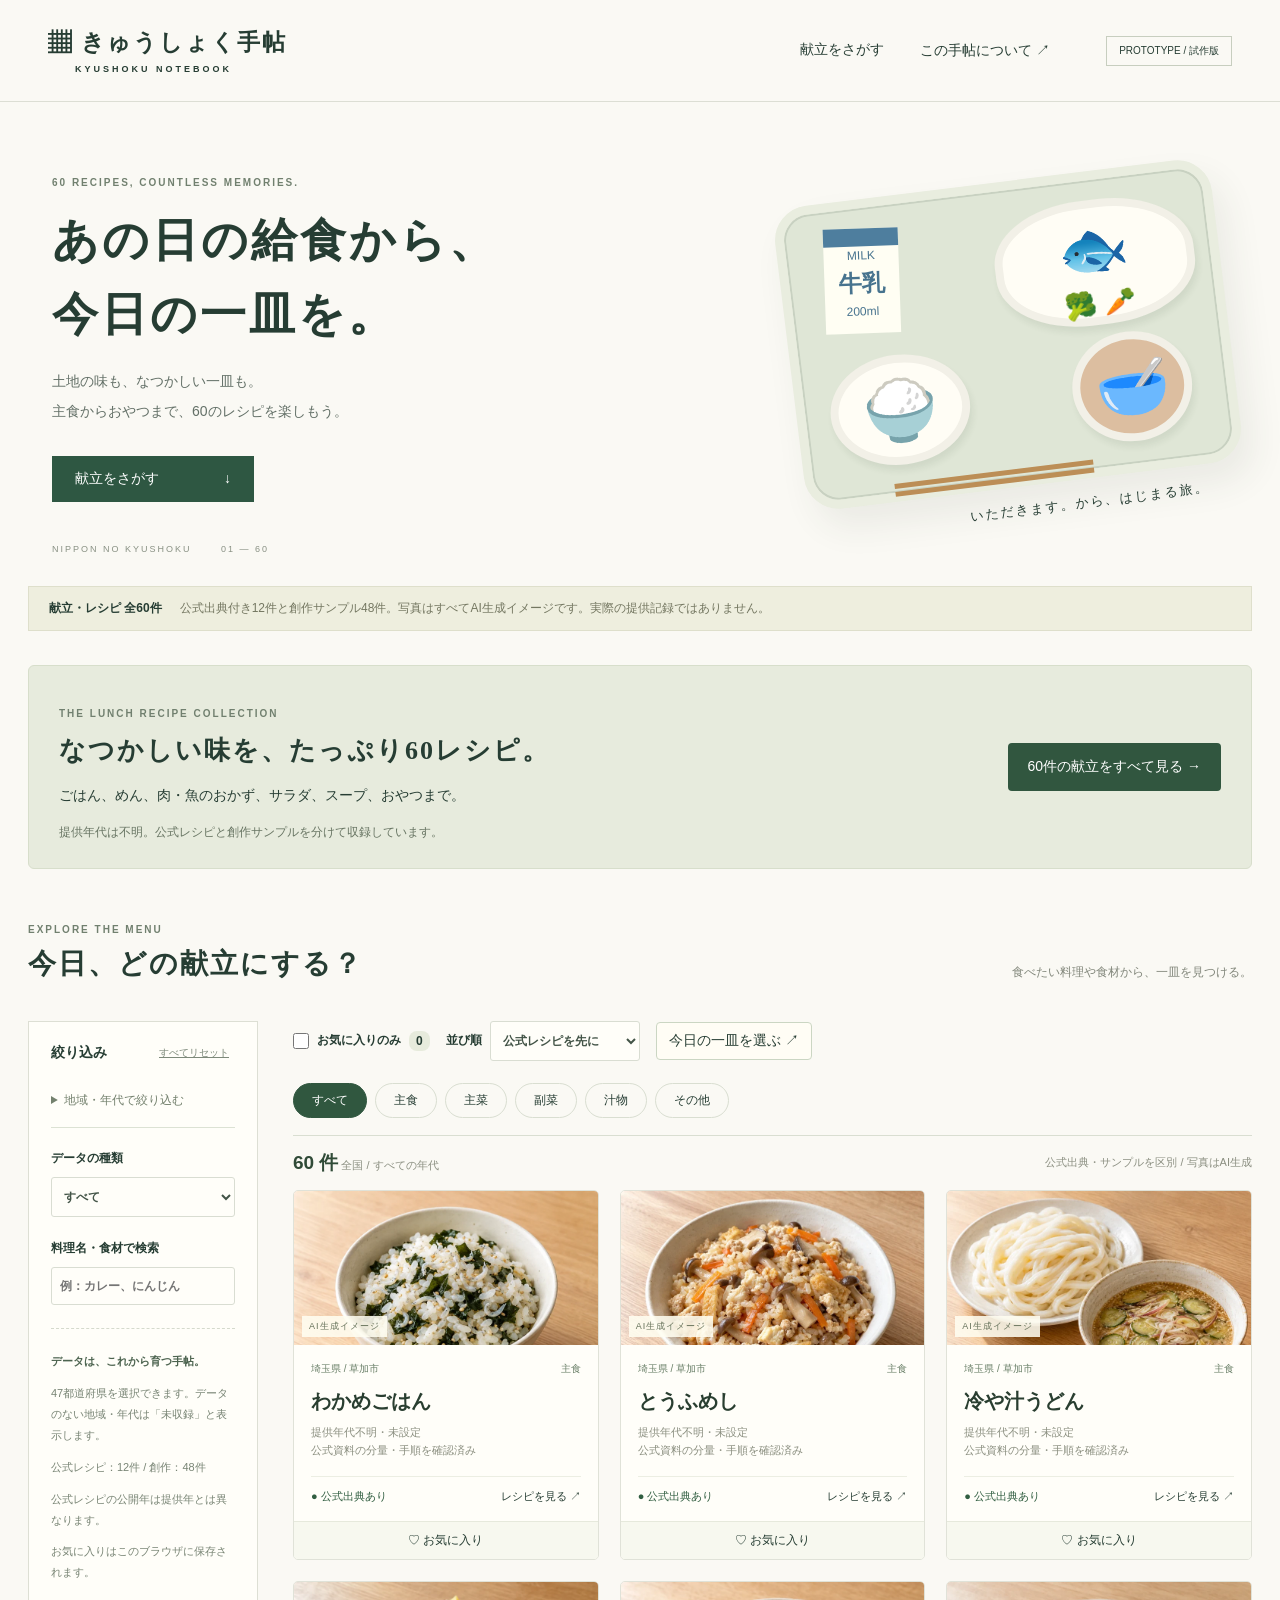
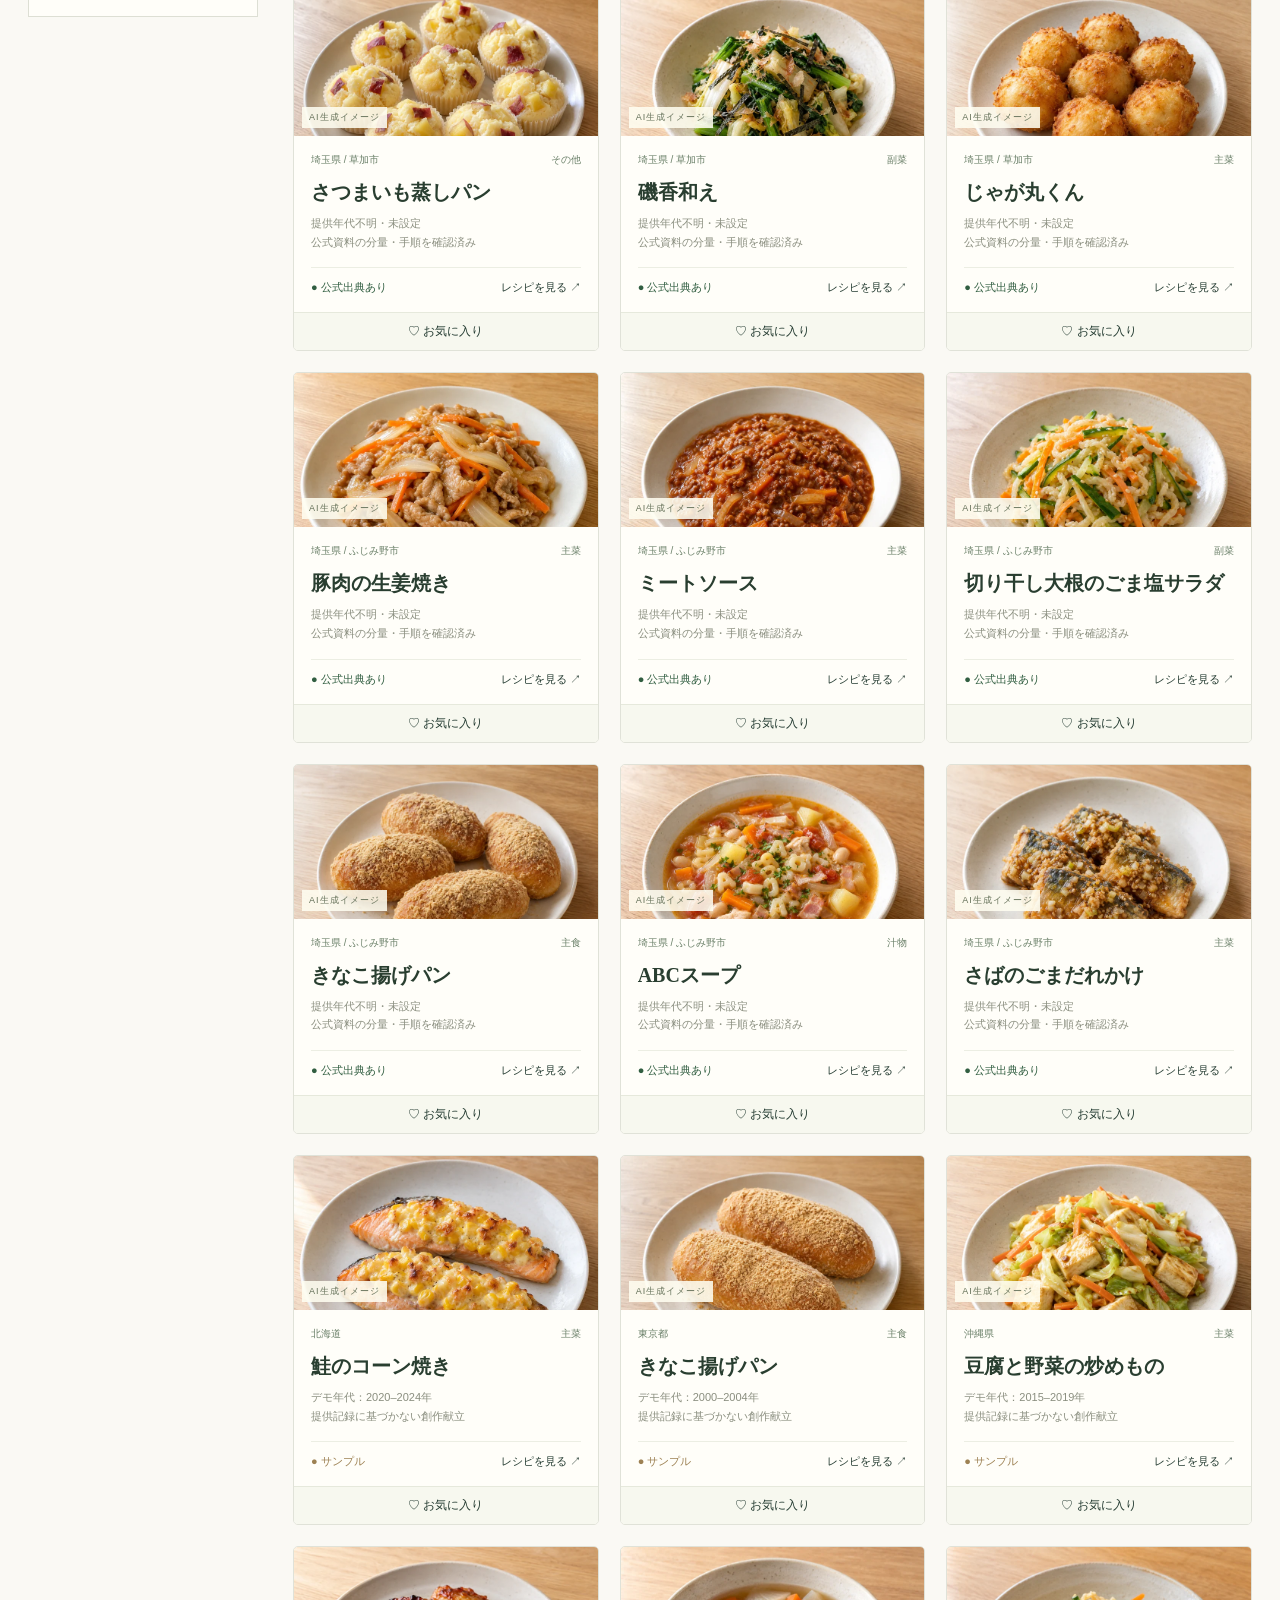
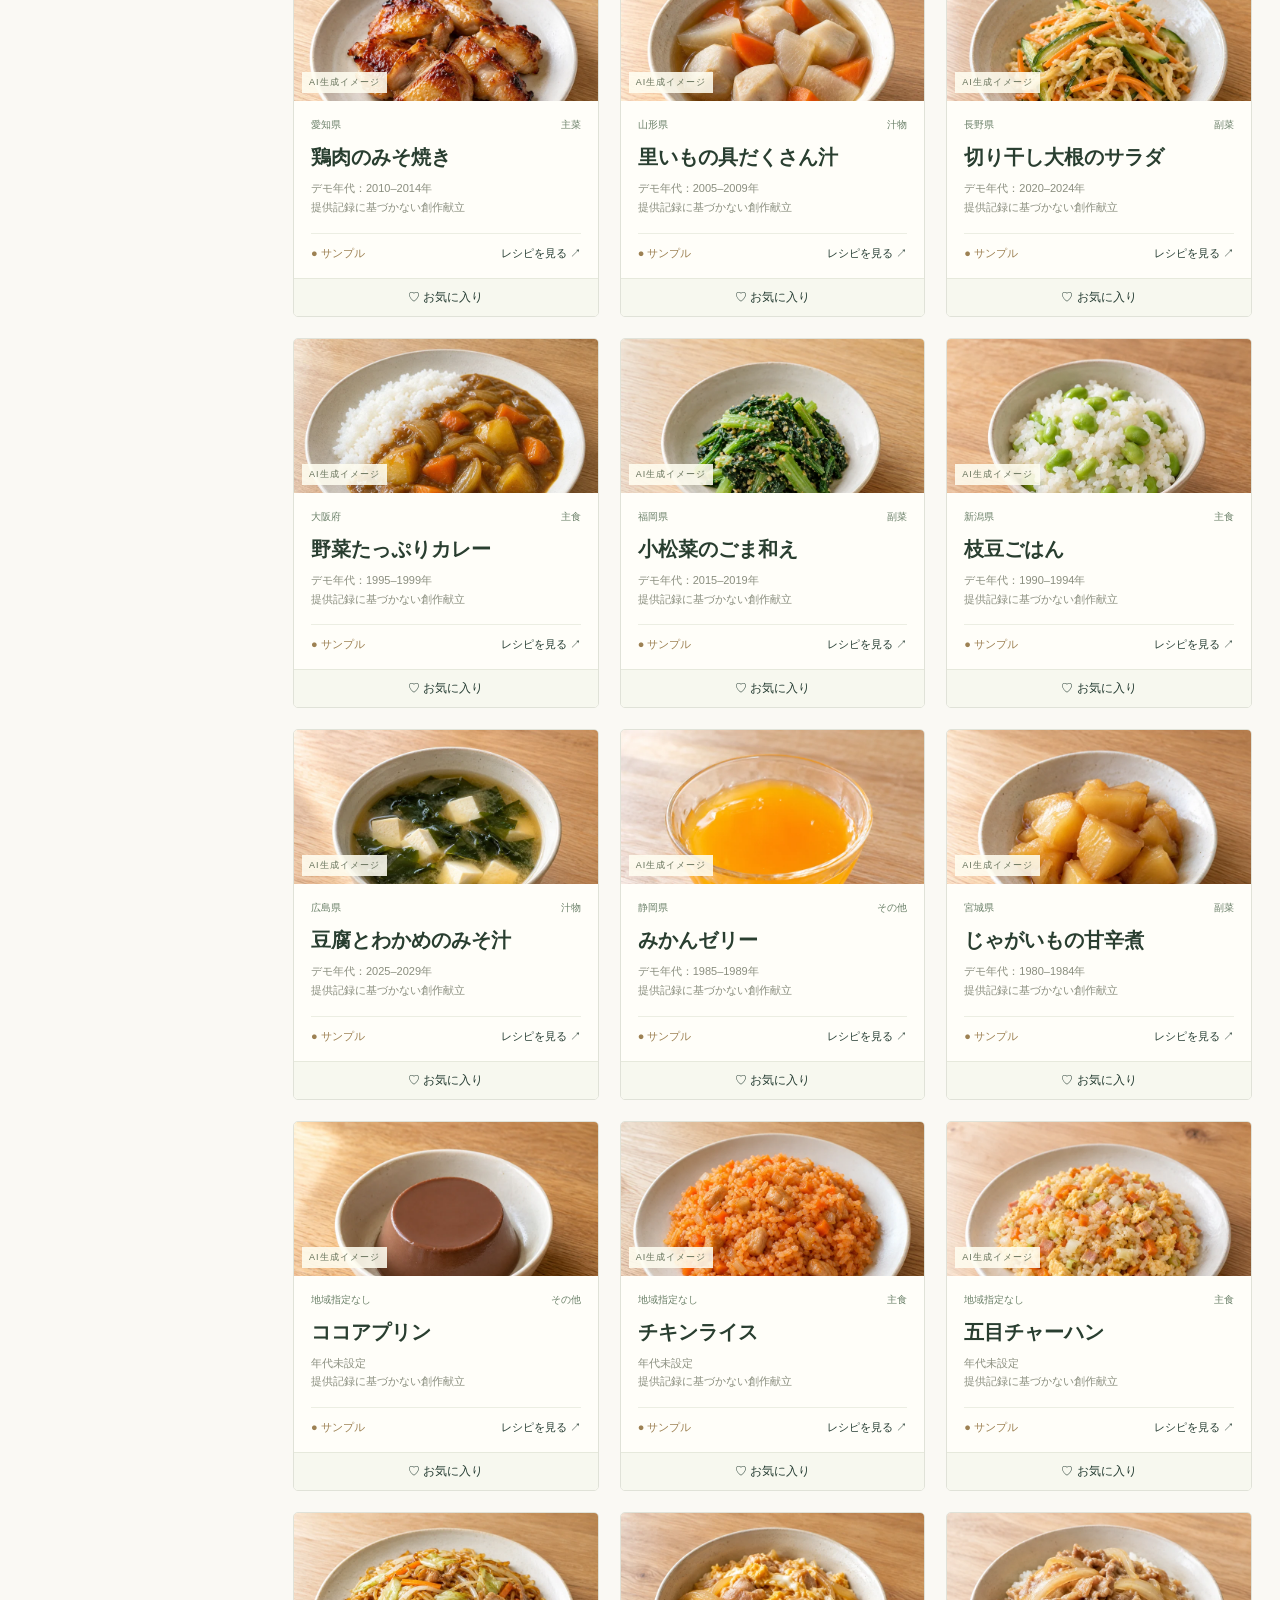
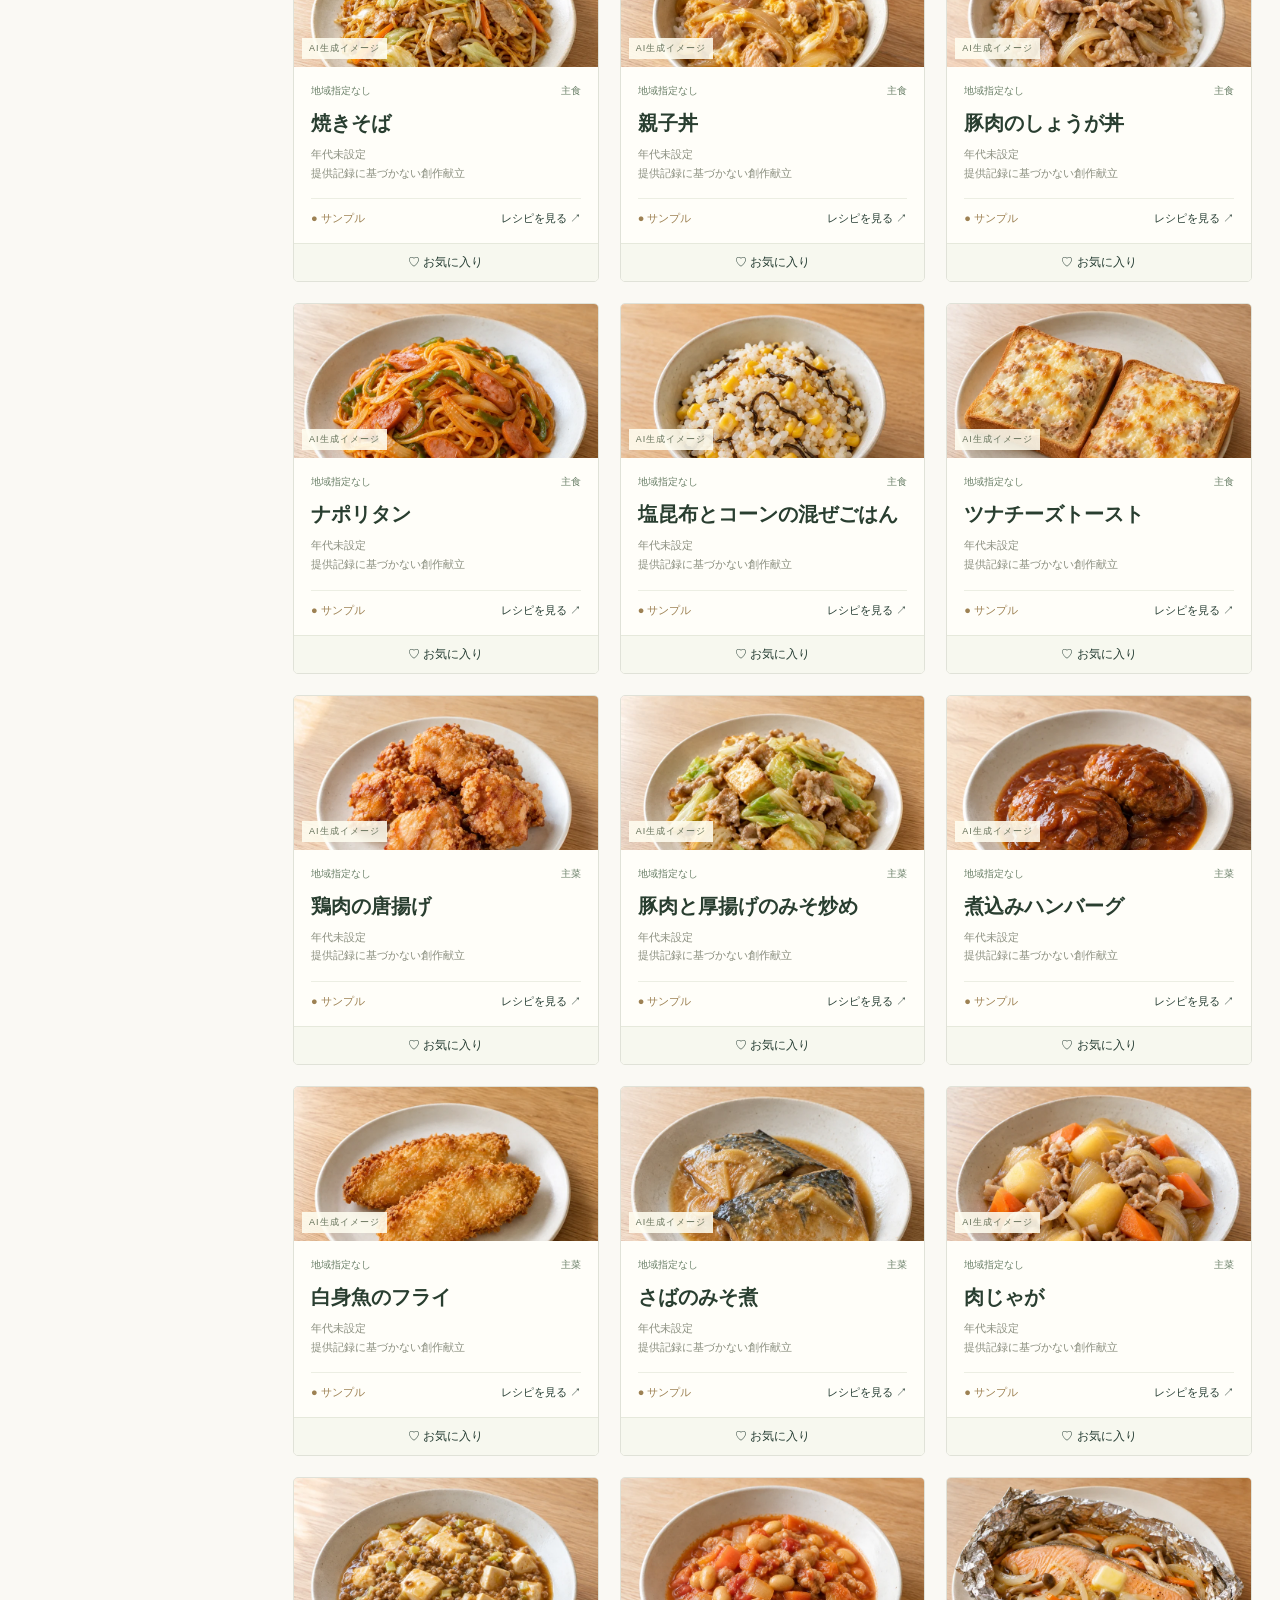
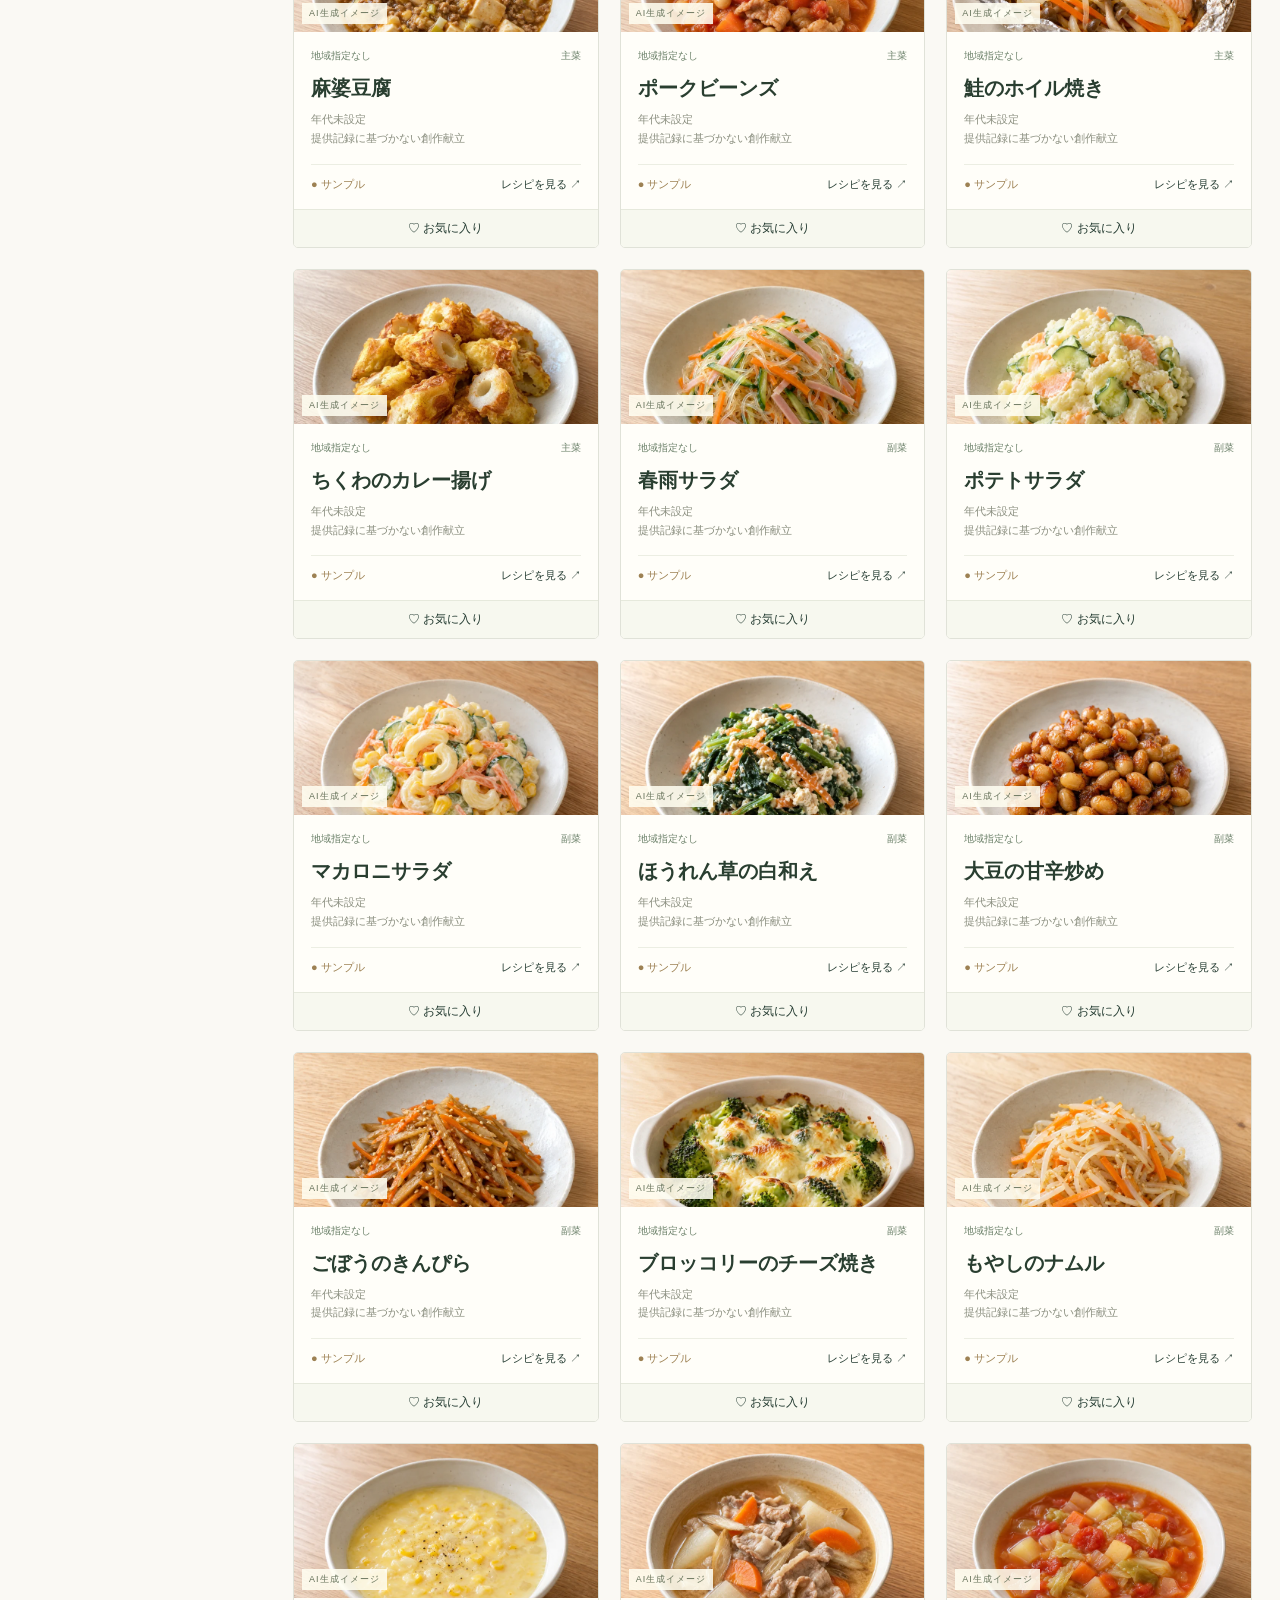
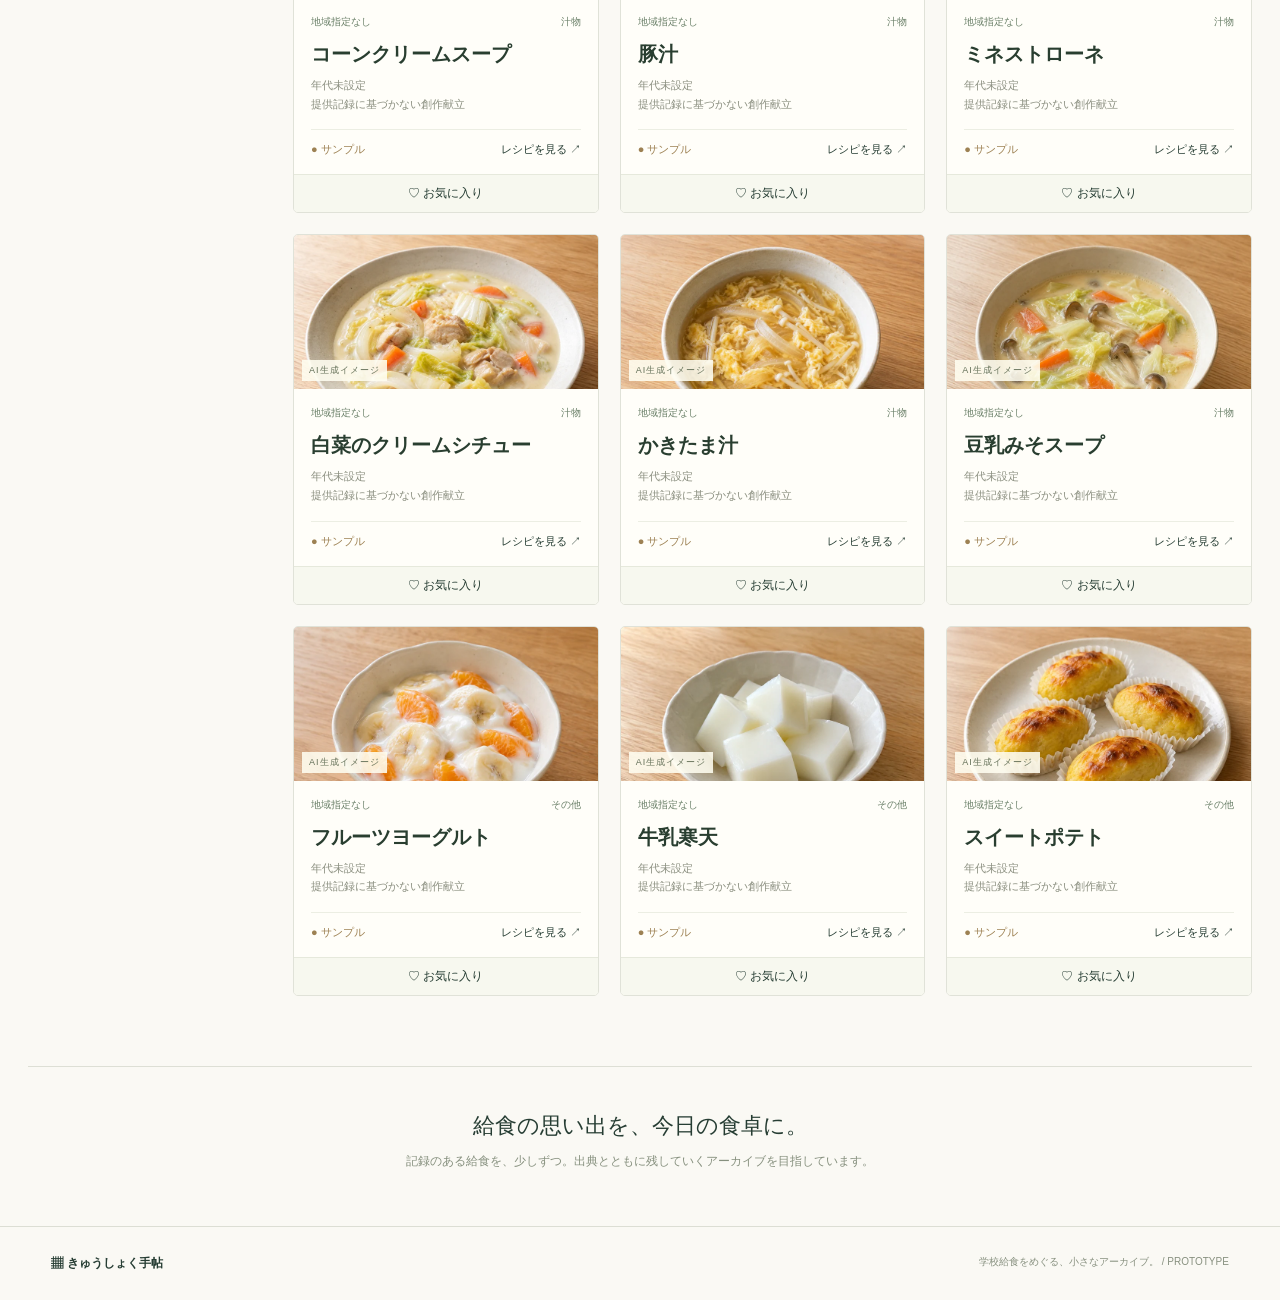
==== docs/index.html @ 6fa27158 "Add website for GitHub Pages" ====
<!doctype html><html lang="ja"><head><meta charset="UTF-8"><meta name="viewport" content="width=device-width, initial-scale=1"><title>きゅうしょく手帖 | 日本の給食をめぐる</title><link rel="stylesheet" href="style.css"></head><body>
<header><a class="logo" href="./">▦ きゅうしょく手帖<span>KYUSHOKU NOTEBOOK</span></a><nav><a href="#explore">献立をさがす</a><button id="about">この手帖について ↗</button></nav><small>PROTOTYPE / 試作版</small></header>
<main><section class="hero"><div><p class="eyebrow">60 RECIPES, COUNTLESS MEMORIES.</p><h1>あの日の給食から、<br>今日の一皿を。</h1><p class="intro">土地の味も、なつかしい一皿も。<br>主食からおやつまで、60のレシピを楽しもう。</p><a class="cta" href="#explore">献立をさがす <span>↓</span></a></div><div class="tray" aria-label="給食のイラスト"><div class="milk">MILK<br><b>牛乳</b><br>200ml</div><div class="dish rice">🍚</div><div class="dish fish">🐟<span>🥦 🥕</span></div><div class="dish soup">🥣</div><span class="chopsticks"></span><p>いただきます。から、はじまる旅。</p></div><div class="hero-note">NIPPON NO KYUSHOKU <span>01 — 60</span></div></section>
<div class="notice"><span>献立・レシピ 全60件</span><p>公式出典付き12件と創作サンプル48件。写真はすべてAI生成イメージです。実際の提供記録ではありません。</p></div>
<section class="spotlight"><div><p class="eyebrow">THE LUNCH RECIPE COLLECTION</p><h2>なつかしい味を、たっぷり60レシピ。</h2><p>ごはん、めん、肉・魚のおかず、サラダ、スープ、おやつまで。</p><small>提供年代は不明。公式レシピと創作サンプルを分けて収録しています。</small></div><button id="saitama">60件の献立をすべて見る →</button></section><section id="explore"><div class="section-title"><div><p class="eyebrow">EXPLORE THE MENU</p><h2>今日、どの献立にする？</h2></div><p>食べたい料理や食材から、一皿を見つける。</p></div>
<div class="workspace"><aside><div class="filter-title"><b>絞り込み</b><button id="reset">すべてリセット</button></div><details class="advanced"><summary>地域・年代で絞り込む</summary><label>地方<select id="region"><option value="">すべての地方</option></select></label><label>都道府県<select id="pref"><option value="">全国すべて</option></select></label><label>市町村（公式レシピ）<select id="city"><option value="">すべての市町村</option></select></label><label>年代（5年刻み）<select id="era"><option value="">すべての年代</option></select></label></details><label>データの種類<select id="kind"><option value="">すべて</option><option value="sample">サンプル</option><option value="verified">公式レシピ（出典確認済み）</option></select></label><label>料理名・食材で検索<input id="search" type="search" placeholder="例：カレー、にんじん"></label><div class="aside-note"><b>データは、これから育つ手帖。</b><p>47都道府県を選択できます。データのない地域・年代は「未収録」と表示します。</p><p>公式レシピ：12件 / 創作：48件</p><p>公式レシピの公開年は提供年とは異なります。</p><p id="storageNote"></p></div></aside><div class="results"><div class="browse-tools"><label class="check"><input id="favoriteOnly" type="checkbox">お気に入りのみ <span id="favoriteCount">0</span></label><label class="sort-label">並び順<select id="sort"><option value="">公式レシピを先に</option><option value="name">料理名順</option></select></label><button id="random">今日の一皿を選ぶ ↗</button></div><div id="tabs" class="tabs" aria-label="献立分類"></div><div class="result-meta"><p><b id="count"></b> <span id="context"></span></p><span>公式出典・サンプルを区別 / 写真はAI生成</span></div><div id="cards" class="cards"></div></div></div></section><section class="footnote"><span>給食の思い出を、今日の食卓に。</span><p>記録のある給食を、少しずつ。出典とともに残していくアーカイブを目指しています。</p></section></main><footer><b>▦ きゅうしょく手帖</b><span>学校給食をめぐる、小さなアーカイブ。 / PROTOTYPE</span></footer>
<dialog id="detail"><button class="close" aria-label="閉じる">×</button><div id="detailBody"></div></dialog><script type="module" src="app.js"></script></body></html>
---- docs/style.css ----
*{box-sizing:border-box}html{scroll-behavior:smooth}body{margin:0;background:#faf9f4;color:#263d33;font-family:'Yu Gothic','Meiryo',sans-serif;font-size:14px}button,input,select{font:inherit}button,a,select{cursor:pointer}a{color:inherit;text-decoration:none}button{color:inherit}header{max-width:1320px;margin:auto;padding:27px 48px;display:flex;align-items:center;gap:50px;border-bottom:1px solid #dcded4}.logo{font-size:23px;font-weight:800;letter-spacing:2px}.logo span{display:block;font-size:9px;letter-spacing:3px;margin:6px 0 0 27px}nav{display:flex;gap:30px;margin-left:auto}nav button{border:0;background:none}header small{font-size:10px;border:1px solid #c7cebf;padding:7px 12px}main{max-width:1224px;margin:auto}.hero{position:relative;display:grid;grid-template-columns:1.1fr 1fr;align-items:center;padding:65px 24px 62px;min-height:460px}.eyebrow{font-size:10px;font-weight:bold;letter-spacing:2px;color:#71806f}h1{font-family:'Yu Mincho',serif;font-size:46px;font-weight:600;line-height:1.6;letter-spacing:3px;margin:16px 0}.intro{line-height:2.1;color:#637067}.cta{display:inline-flex;background:#2e5742;color:white;padding:14px 23px;gap:65px;margin-top:16px}.tray{height:305px;max-width:440px;width:100%;background:#dfe6d6;border:9px solid #e9eddf;border-radius:35px;box-shadow:10px 20px 35px #34433314,inset 0 0 0 2px #c8d1c1;transform:rotate(-7deg);position:relative;margin-left:auto}.dish{position:absolute;display:grid;place-items:center;background:#fffdf5;border:8px solid #f2f0e7;box-shadow:2px 6px 6px #34433315;font-size:60px}.rice{width:140px;height:110px;border-radius:50%;top:150px;left:25px}.fish{width:200px;height:125px;top:20px;right:16px;border-radius:45%;font-size:57px}.fish span{font-size:26px;line-height:10px}.soup{width:120px;height:110px;right:34px;top:155px;border-radius:50%;background:#dcbea0}.milk{position:absolute;background:#fffef3;left:35px;top:20px;width:75px;height:105px;border-top:18px solid #4e7e9e;color:#47738e;text-align:center;font-size:12px;line-height:1.6;transform:rotate(5deg)}.milk b{font-size:23px}.chopsticks{position:absolute;width:200px;height:5px;background:#bc8e56;bottom:4px;left:80px;box-shadow:0 8px #bc8e56}.tray p{position:absolute;bottom:-55px;right:30px;font-family:serif;letter-spacing:2px;font-size:13px}.hero-note{position:absolute;left:24px;bottom:10px;font-size:9px;letter-spacing:2px;color:#899184}.hero-note span{margin-left:25px}.notice{display:flex;align-items:center;gap:18px;background:#eeeede;border:1px solid #dedfcb;padding:13px 20px;margin:22px 0 58px;font-size:12px}.notice span{white-space:nowrap;font-weight:bold}.notice p{margin:0;color:#747761}.section-title{display:flex;align-items:end;justify-content:space-between;margin-bottom:28px}h2{font-family:serif;font-size:28px;letter-spacing:2px;margin:10px 0}.section-title>p{font-size:12px;color:#82877b}.workspace{display:grid;grid-template-columns:230px 1fr;gap:35px}aside{border:1px solid #dddfd4;background:#fffef9;padding:22px;height:fit-content}.filter-title{display:flex;justify-content:space-between;align-items:center;margin-bottom:28px}.filter-title button{border:0;background:none;font-size:10px;text-decoration:underline;color:#7d897a}label{display:block;font-size:12px;font-weight:bold;margin-bottom:23px}select,input{display:block;margin-top:10px;width:100%;padding:11px 8px;border:1px solid #d9ddd2;background:#fffef9;border-radius:3px;color:#435447;font-size:12px}.aside-note{border-top:1px dashed #d5dacd;padding-top:22px;font-size:11px;line-height:1.9;color:#788474}.aside-note b{color:#4c634f}.tabs{display:flex;gap:8px;flex-wrap:wrap;border-bottom:1px solid #d9ded1;padding-bottom:17px}.tabs button{border:1px solid #d9ded1;border-radius:22px;background:transparent;padding:8px 18px;font-size:12px}.tabs button.active{background:#30573f;color:white;border-color:#30573f}.result-meta{display:flex;justify-content:space-between;align-items:center;font-size:11px;color:#8b8f81;margin:14px 0}.result-meta b{font-size:19px;color:#304b37}.result-meta p{margin:0}.cards{display:grid;grid-template-columns:repeat(3,1fr);gap:21px}.card{background:#fffef9;border:1px solid #e0e2d8;border-radius:5px;overflow:hidden;text-align:left;padding:0;transition:transform .2s}.card:hover{transform:translateY(-4px);box-shadow:0 8px 20px #304c3510}.food-art{height:154px;display:grid;place-items:center;background:var(--bg);position:relative}.plate{width:120px;height:104px;display:grid;place-items:center;font-size:58px;background:#fffdf6;border:9px solid #f3f1e8;border-radius:50%;box-shadow:4px 9px 10px #535b3b16;transform:rotate(-8deg)}.art-label{position:absolute;top:12px;left:12px;font-size:9px;background:#fffaf0ca;padding:4px 7px;letter-spacing:1px;color:#67735b}.card-body{padding:17px}.tags{font-size:10px;color:#6b8069;display:flex;justify-content:space-between}.card h3{font-family:serif;font-size:20px;margin:12px 0 8px;color:#293e30}.card p{font-size:11px;color:#8a8e7f;line-height:1.7;margin:0 0 16px}.card-bottom{border-top:1px solid #eceee3;padding-top:12px;display:flex;justify-content:space-between;font-size:11px}.sample{color:#9d8153}.empty{grid-column:1/-1;text-align:center;padding:65px 20px;border:1px dashed #c9d1c1;line-height:2}.footnote{text-align:center;border-top:1px solid #dddfd5;margin-top:70px;padding:44px 10px}.footnote span{font-family:serif;font-size:22px}.footnote p{font-size:12px;color:#86907e}footer{padding:28px 4%;border-top:1px solid #dcded4;display:flex;justify-content:space-between;font-size:12px}footer span{font-size:10px;color:#87907f}dialog{border:1px solid #cdd6c6;border-radius:9px;max-width:650px;width:92%;max-height:90vh;padding:35px;color:#304734;background:#fffef8}dialog::backdrop{background:#19342588}.close{float:right;font-size:28px;border:0;background:none}dialog h2{font-size:28px}dialog p,dialog li{line-height:1.9}dialog .warning{background:#f0ecdc;padding:14px;font-size:12px}dialog table{width:100%;border-collapse:collapse}dialog td{border-bottom:1px solid #e3e6d9;padding:9px}button:focus-visible,a:focus-visible{outline:3px solid #bf9252;outline-offset:3px}@media(max-width:1000px){main{padding:0 25px}.cards{grid-template-columns:repeat(2,1fr)}h1{font-size:34px}.tray{transform:scale(.85) rotate(-7deg)}header{padding:22px}.workspace{gap:22px;grid-template-columns:210px 1fr}}@media(max-width:650px){header{padding:18px;gap:10px}.logo{font-size:17px}.logo span{font-size:7px}nav{gap:10px;font-size:11px}header small{display:none}.hero{display:block;padding:30px 0 40px}.hero h1{font-size:33px}.tray{margin:35px auto 10px;width:100%;max-width:380px;transform:rotate(-5deg)}.hero-note{display:none}.notice{display:block;margin:15px 0 35px;line-height:1.8}.notice p{margin-top:7px}.section-title>p{display:none}h2{font-size:24px}.workspace{display:block}aside{margin-bottom:24px;display:grid;grid-template-columns:1fr 1fr;gap:12px;padding:16px}.filter-title,.aside-note{grid-column:1/-1}.filter-title{margin:0}.aside-note{padding-top:10px}.aside-note p{margin:0}label{margin:0}.cards{gap:12px}.card-body{padding:12px}.card h3{font-size:17px}.tabs button{padding:7px 12px}.result-meta{align-items:start;gap:10px}.result-meta>span{max-width:110px;text-align:right;font-size:9px}.food-art{height:130px}.footnote p{line-height:1.9}footer{display:block}footer span{display:block;margin-top:12px}}
/* Recipe collection additions */
.spotlight{background:#e7ebdd;border:1px solid #d7decb;border-radius:6px;margin:-24px 0 45px;padding:28px 30px;display:flex;align-items:center;justify-content:space-between;gap:20px}.spotlight h2{font-size:26px}.spotlight p{line-height:1.9}.spotlight small{color:#687563}.spotlight button{white-space:nowrap;background:#31563f;color:#fff;border:0;border-radius:4px;padding:15px 20px}.browse-tools{display:flex;align-items:center;gap:16px;flex-wrap:wrap;margin-bottom:22px}.browse-tools label{margin:0}.check{display:flex;align-items:center;gap:8px;cursor:pointer}.check input{width:16px;height:16px;margin:0;accent-color:#31563f}.check span{background:#e7ebdc;padding:3px 7px;border-radius:8px}.sort-label{display:flex;align-items:center;gap:8px}.sort-label select{margin:0;width:150px}.browse-tools>button,.recipe-actions button,#related button{background:#fffdf5;border:1px solid #cbd6c3;padding:9px 12px;border-radius:4px}.browse-tools>button:disabled{opacity:.4;cursor:default}.recipe-open{width:100%;border:0;background:none;padding:0;text-align:left;color:inherit}.favorite{display:block;width:100%;padding:10px;border:0;border-top:1px solid #e6e9dc;background:#f7f8ef;font-size:12px}.favorite[aria-pressed=true]{color:#a35349;background:#f7eee4}.verified{color:#315e41}.source-box{background:#eaf0e2;border:1px solid #d3dec9;border-radius:4px;padding:16px}.source-box a{text-decoration:underline;text-underline-offset:4px}.source-box small{line-height:1.9;display:block;color:#66765c}.recipe-actions{display:flex;gap:10px;margin:20px 0}#related{display:flex;gap:8px;flex-wrap:wrap}#related button{font-size:12px}.recipe-open:focus-visible{outline:3px solid #bf9252;outline-offset:-3px}.card .tags{gap:8px}.card .tags span:last-child{white-space:nowrap}@media(max-width:650px){.spotlight{display:block;padding:20px;margin:0 0 35px}.spotlight h2{font-size:22px}.spotlight button{margin-top:18px;width:100%;font-size:12px}.browse-tools{gap:12px}.browse-tools .sort-label{font-size:11px}.sort-label select{width:130px}.card .tags{display:block}.card .tags span{display:block;line-height:1.7}.source-box{overflow-wrap:anywhere}}@media print{body>*{display:none!important}body>dialog[open]{display:block!important;position:static;max-width:none;max-height:none;width:100%;border:0;padding:0;overflow:visible}.close,.recipe-actions,#related{display:none!important}dialog::backdrop{display:none}dialog a::after{content:' (' attr(href) ')';font-size:10px}dialog .warning{background:none;border:1px solid #ccc}dialog h3{break-after:avoid}dialog tr,dialog li{break-inside:avoid}}
details.advanced{border-bottom:1px solid #dce2d4;margin:0 0 22px;padding-bottom:16px}details.advanced summary{cursor:pointer;font-size:12px;color:#74816e;line-height:1.8}details.advanced[open] summary{margin-bottom:20px}@media(max-width:650px){details.advanced{grid-column:1/-1;margin:0}details.advanced[open]{display:block}details.advanced label{margin:12px 0}}
.food-art{overflow:hidden}.meal-photo{display:block;width:100%;height:100%;object-fit:cover}.food-art .art-label{z-index:1;top:auto;bottom:8px;left:8px;background:#fffef2de;font-size:9px}.recipe-photo{margin:18px 0}.recipe-photo img{width:100%;height:auto;border-radius:5px;display:block}.recipe-photo figcaption{font-size:11px;color:#77836e;line-height:1.8;margin-top:8px}@media print{.recipe-photo img{max-height:220px;object-fit:contain}}
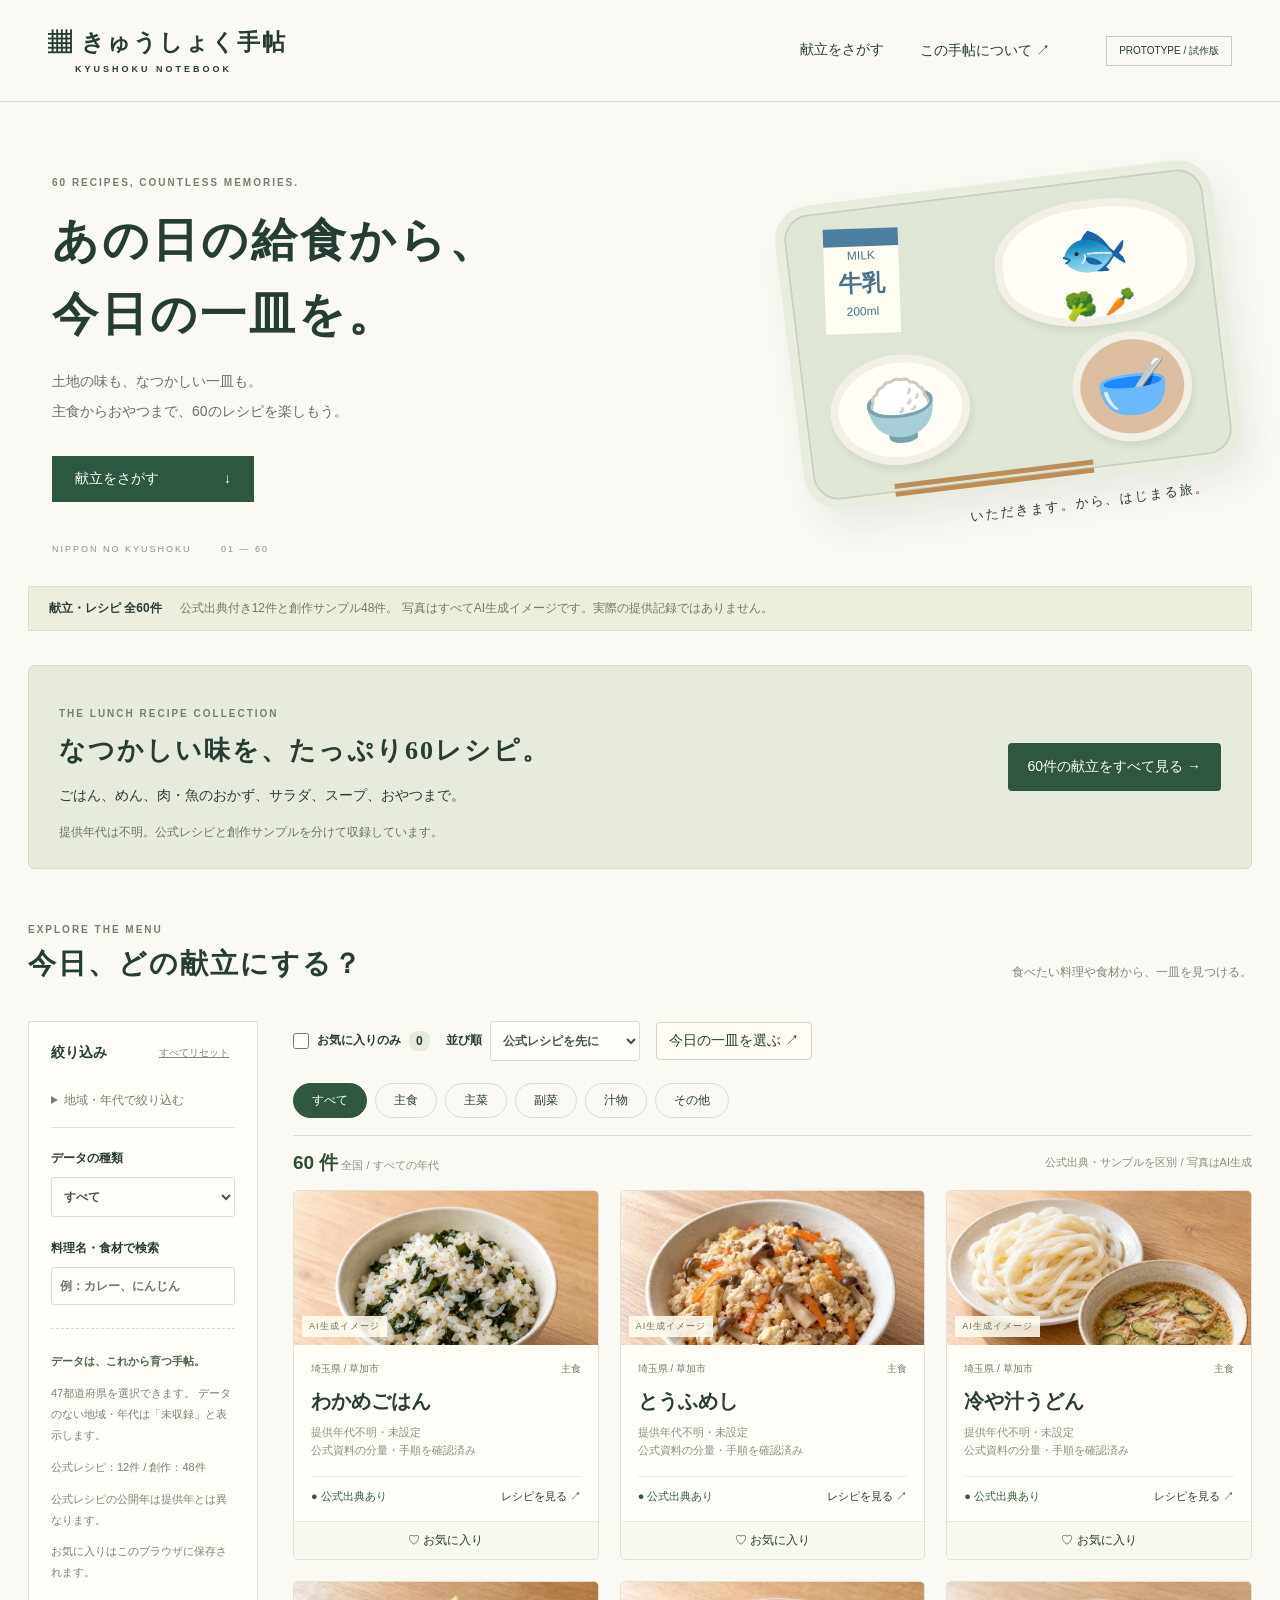
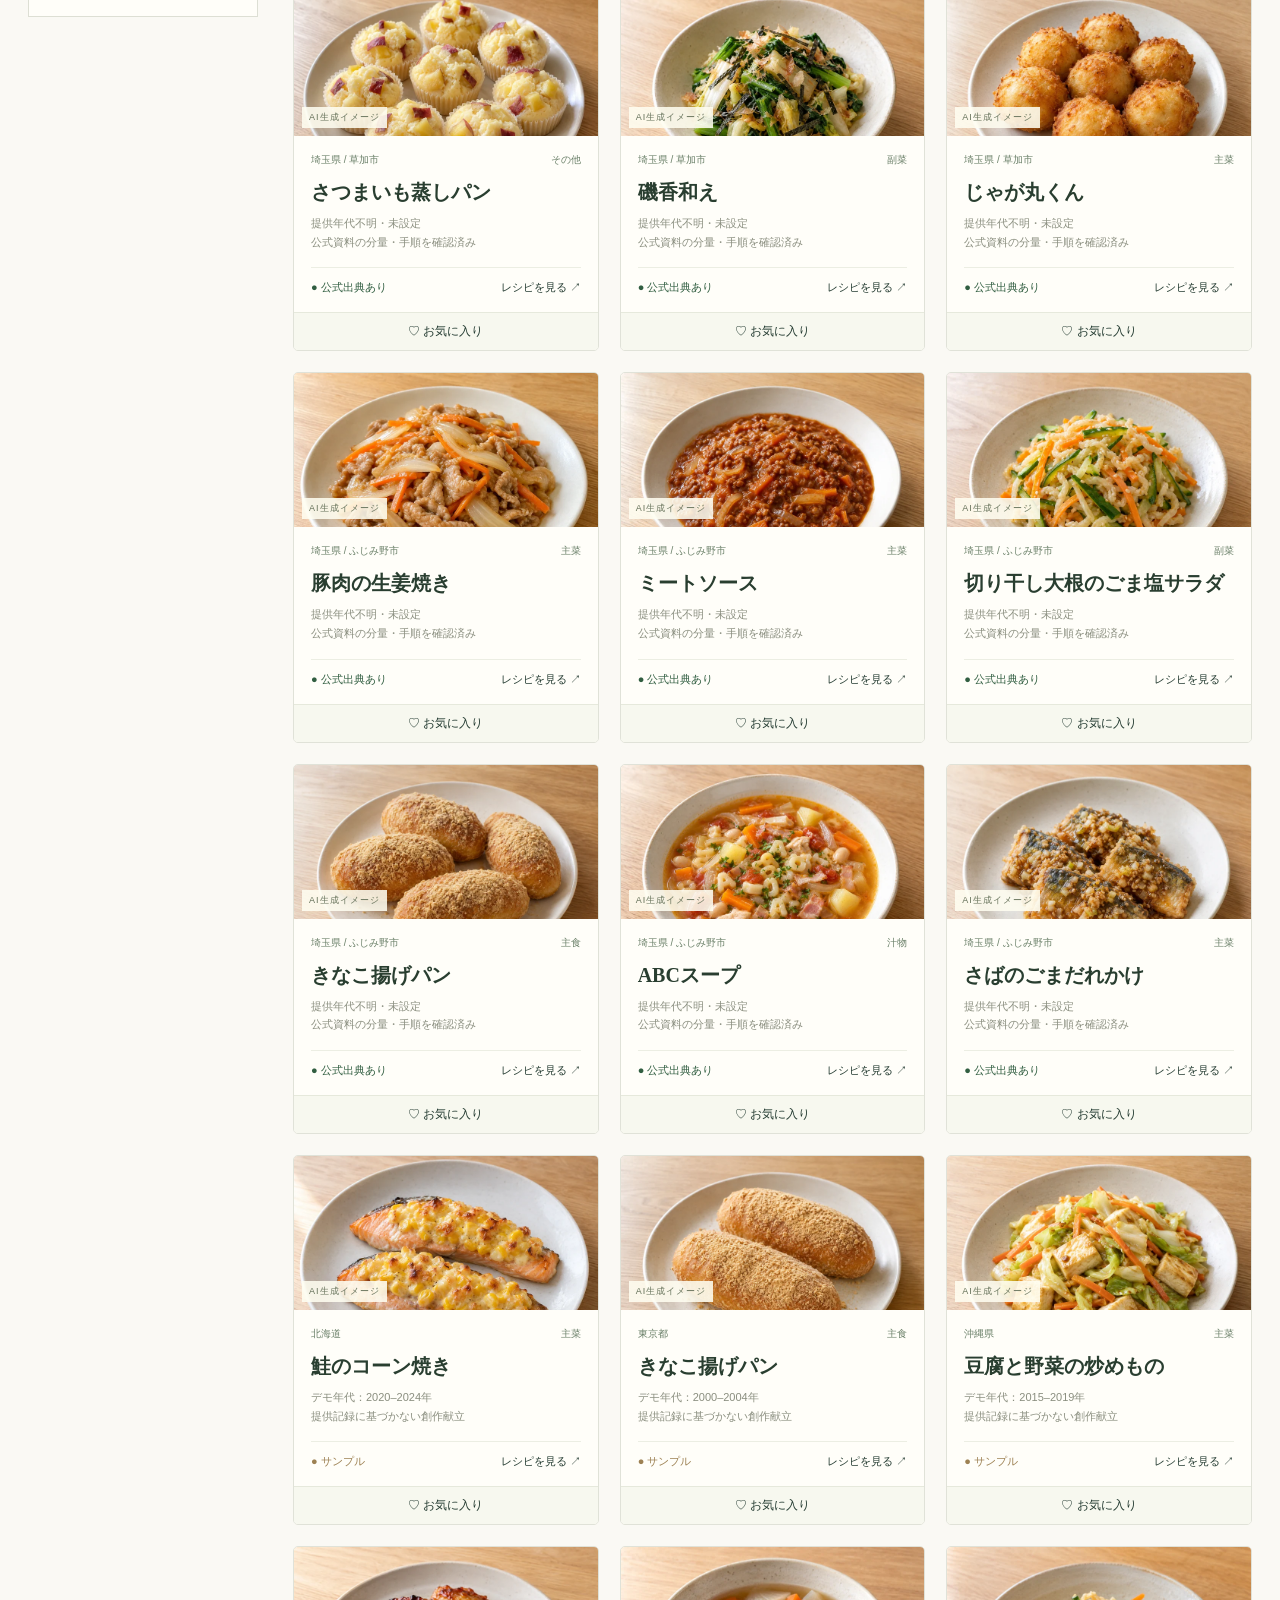
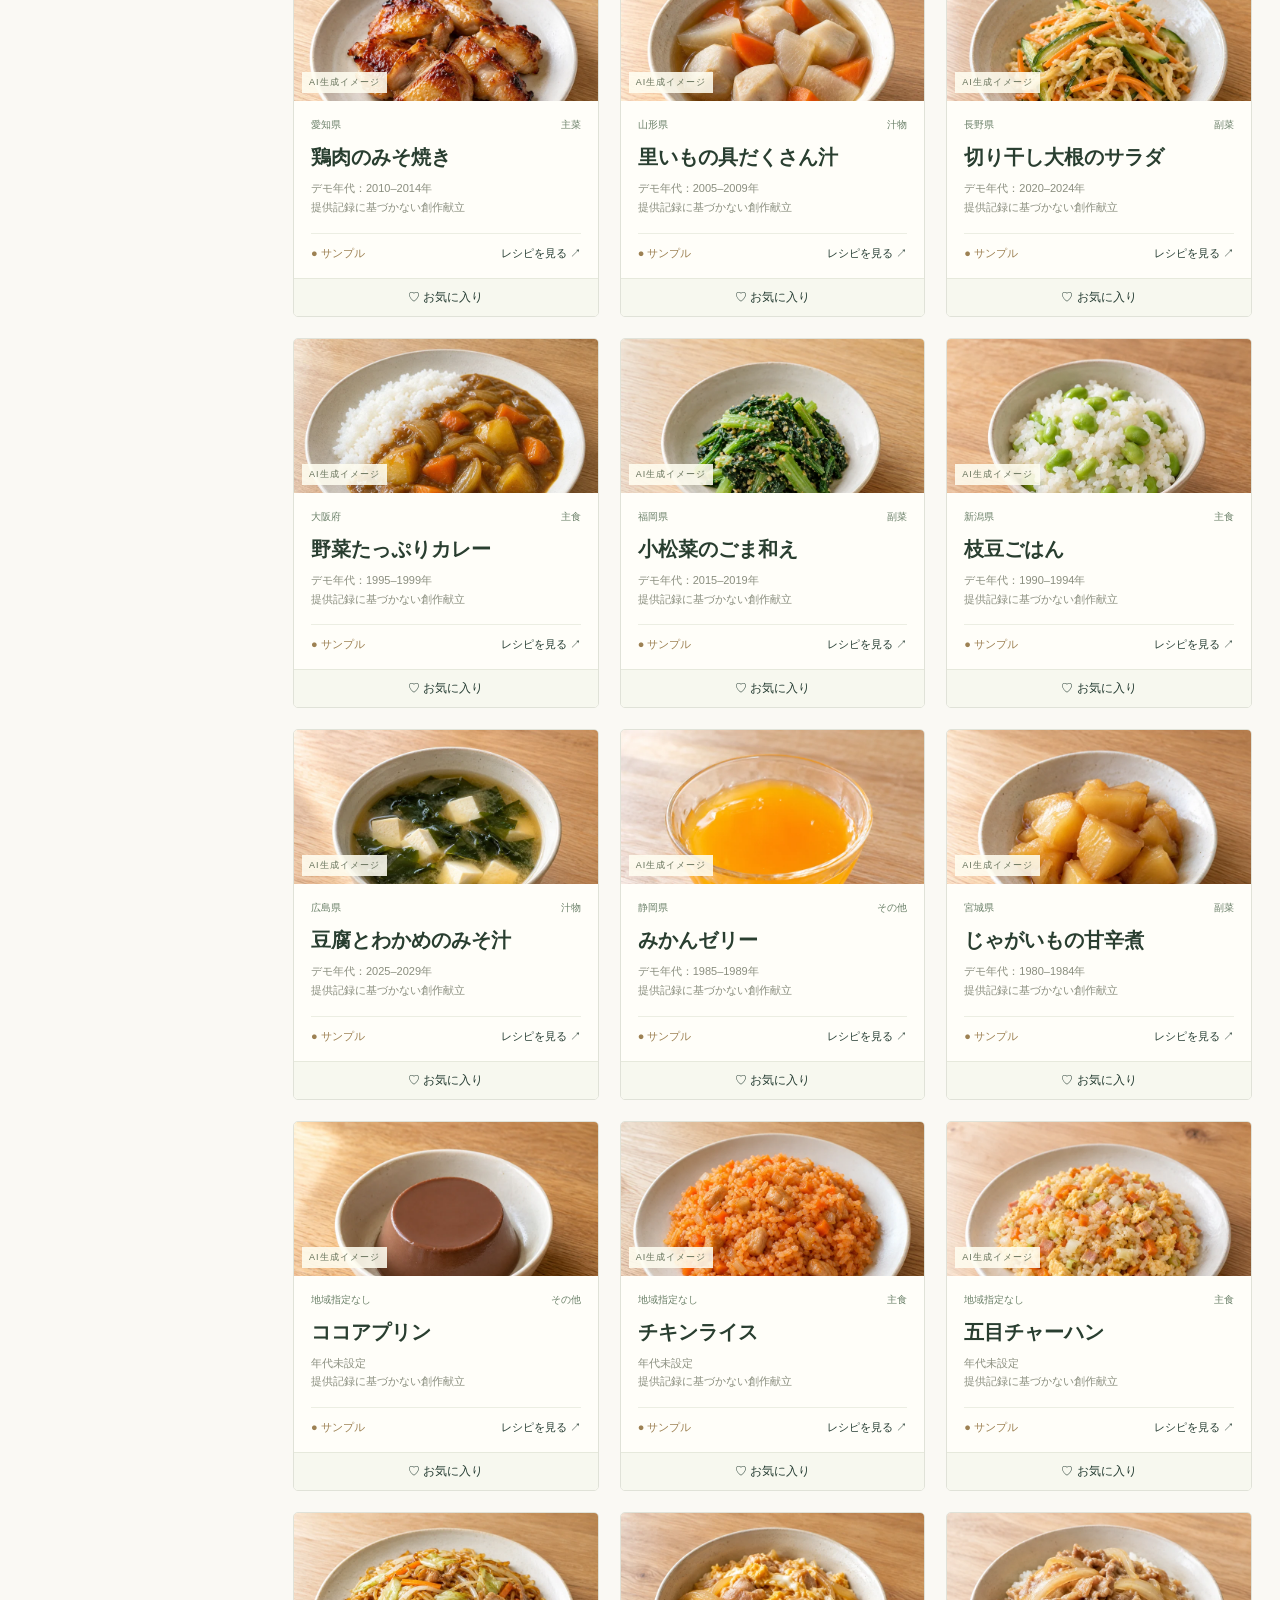
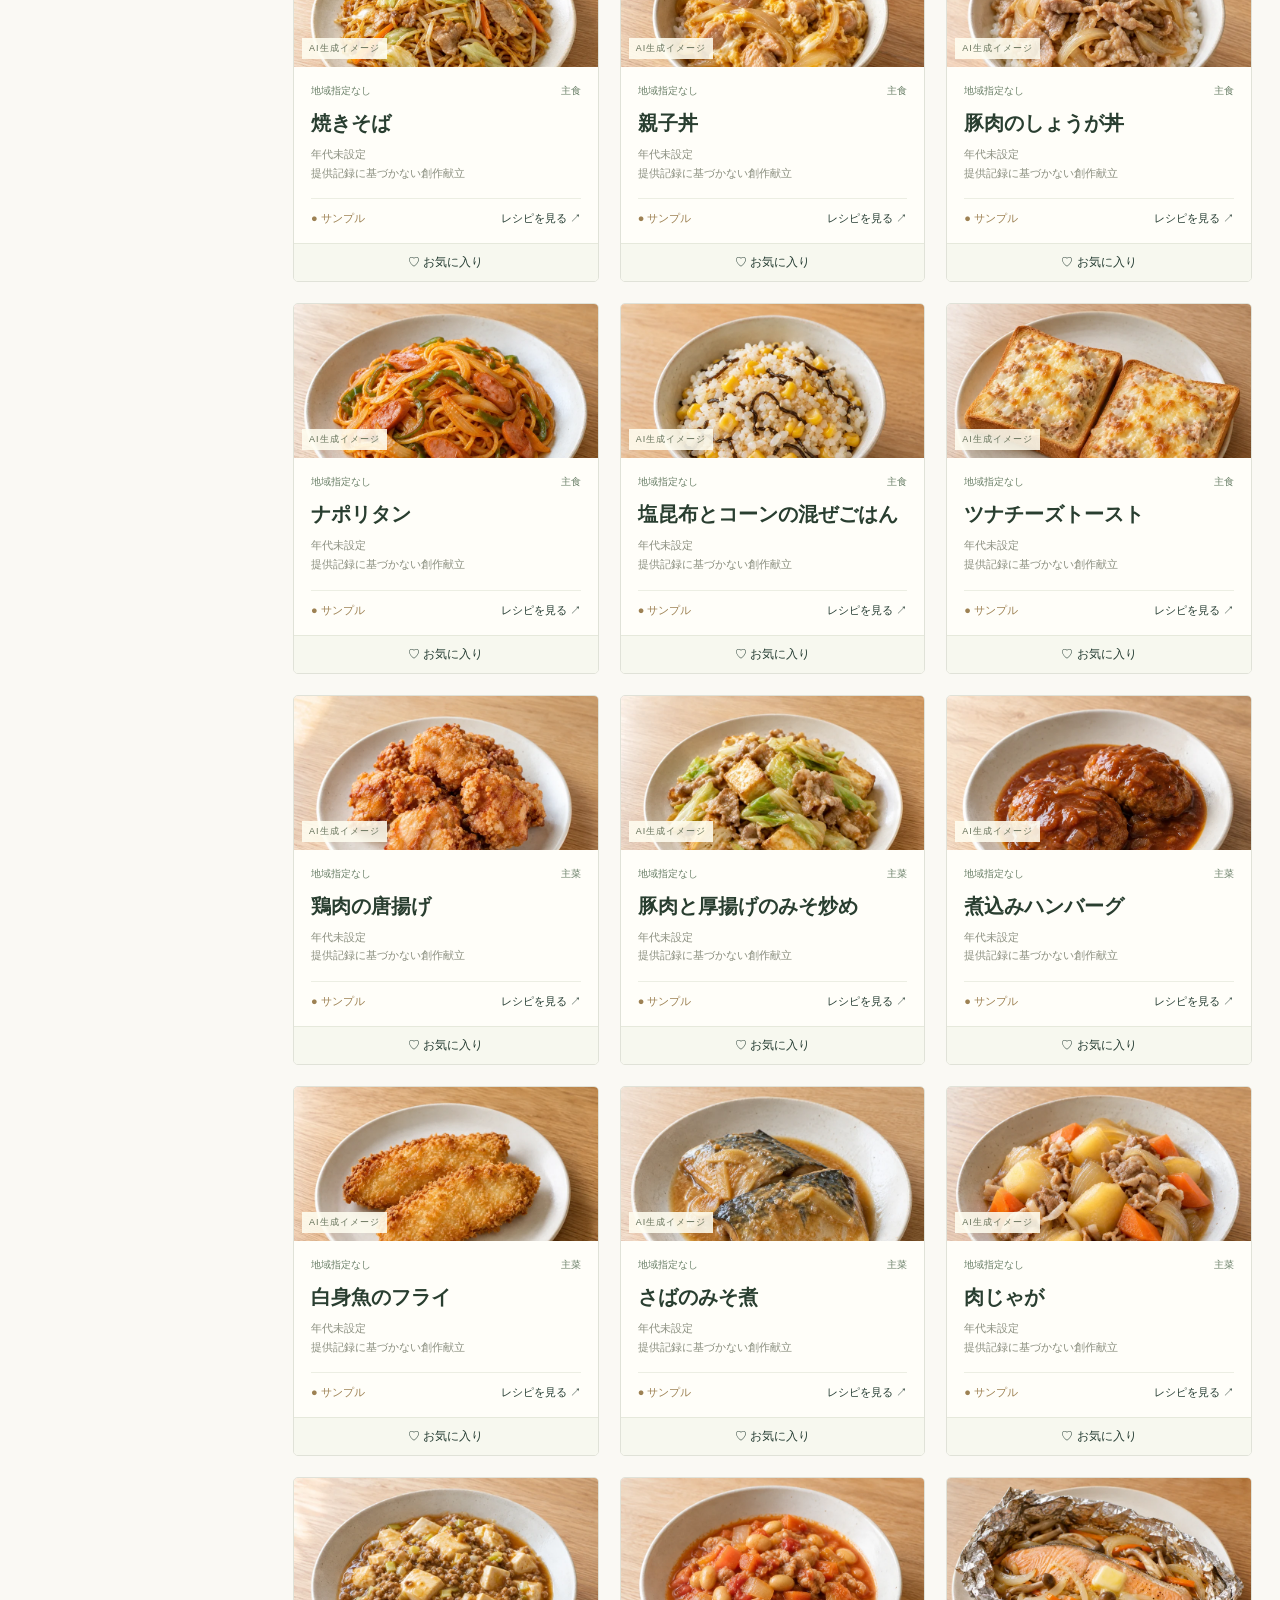
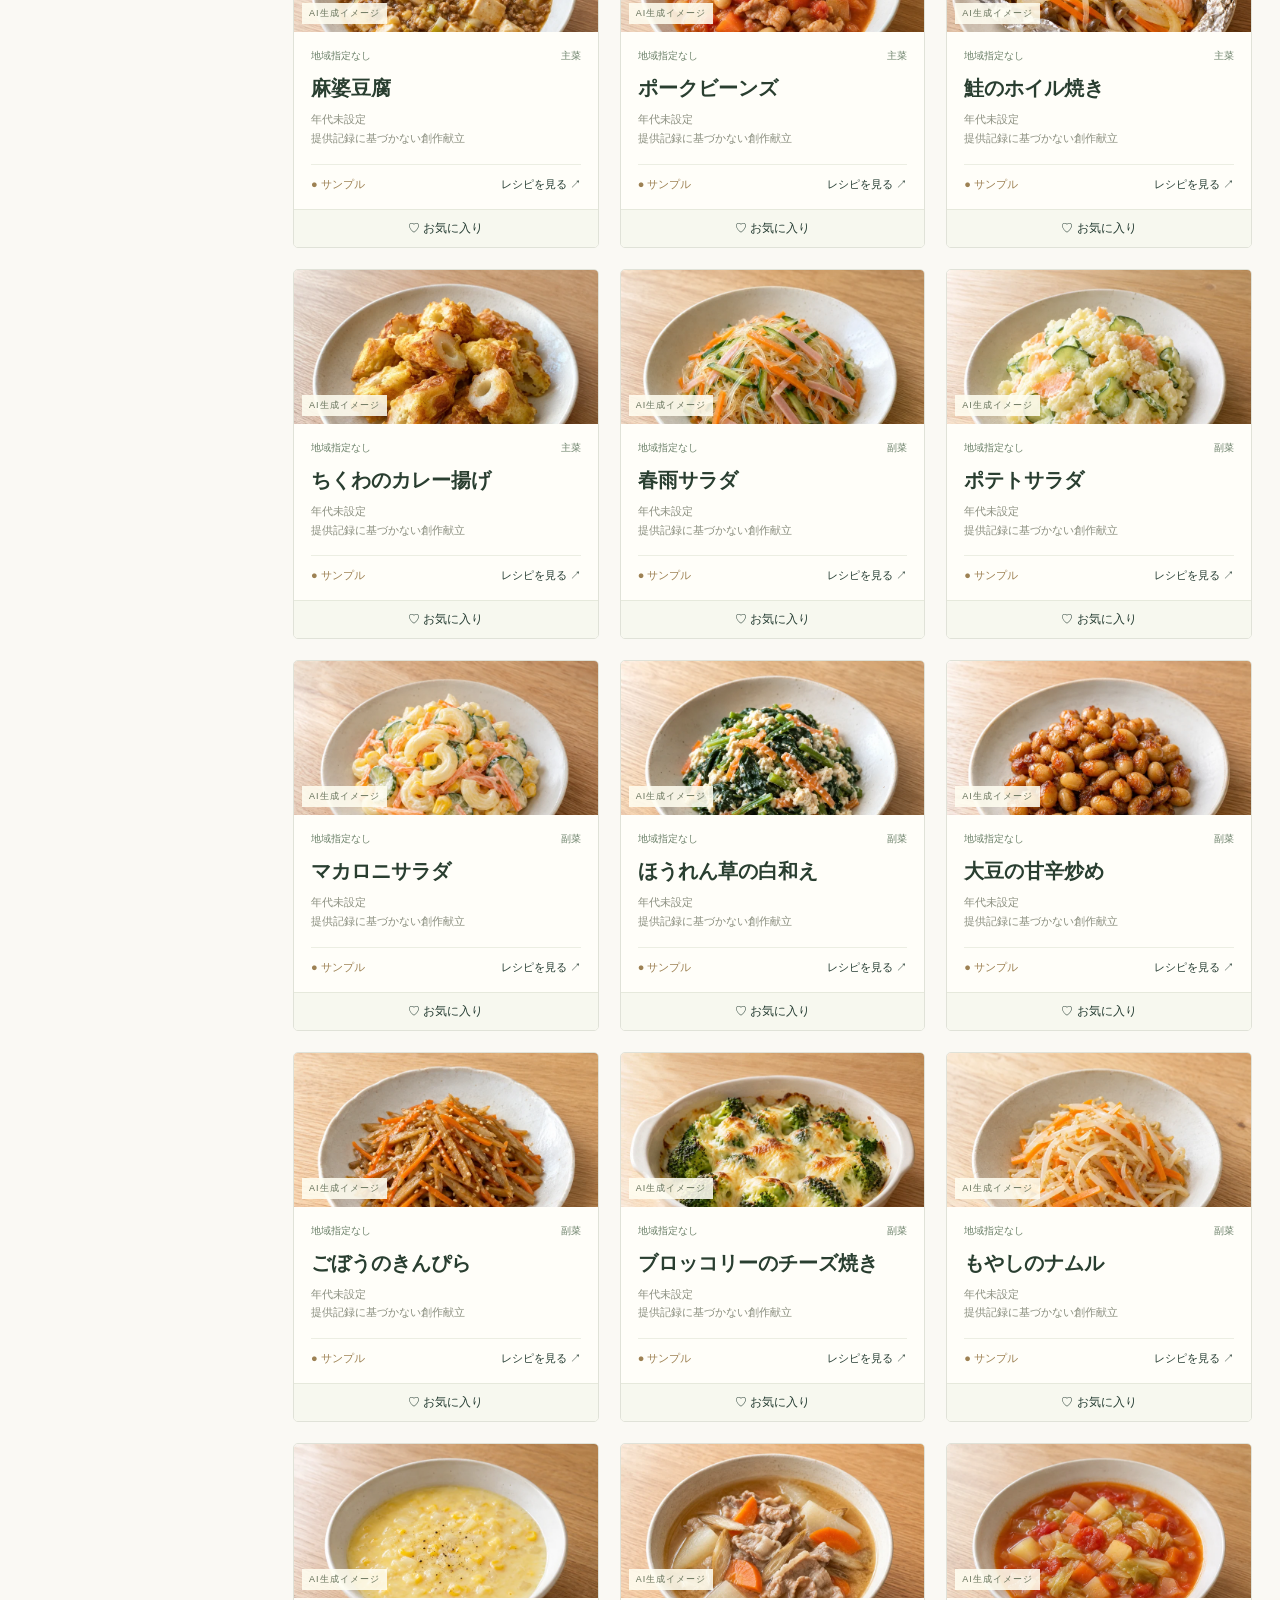
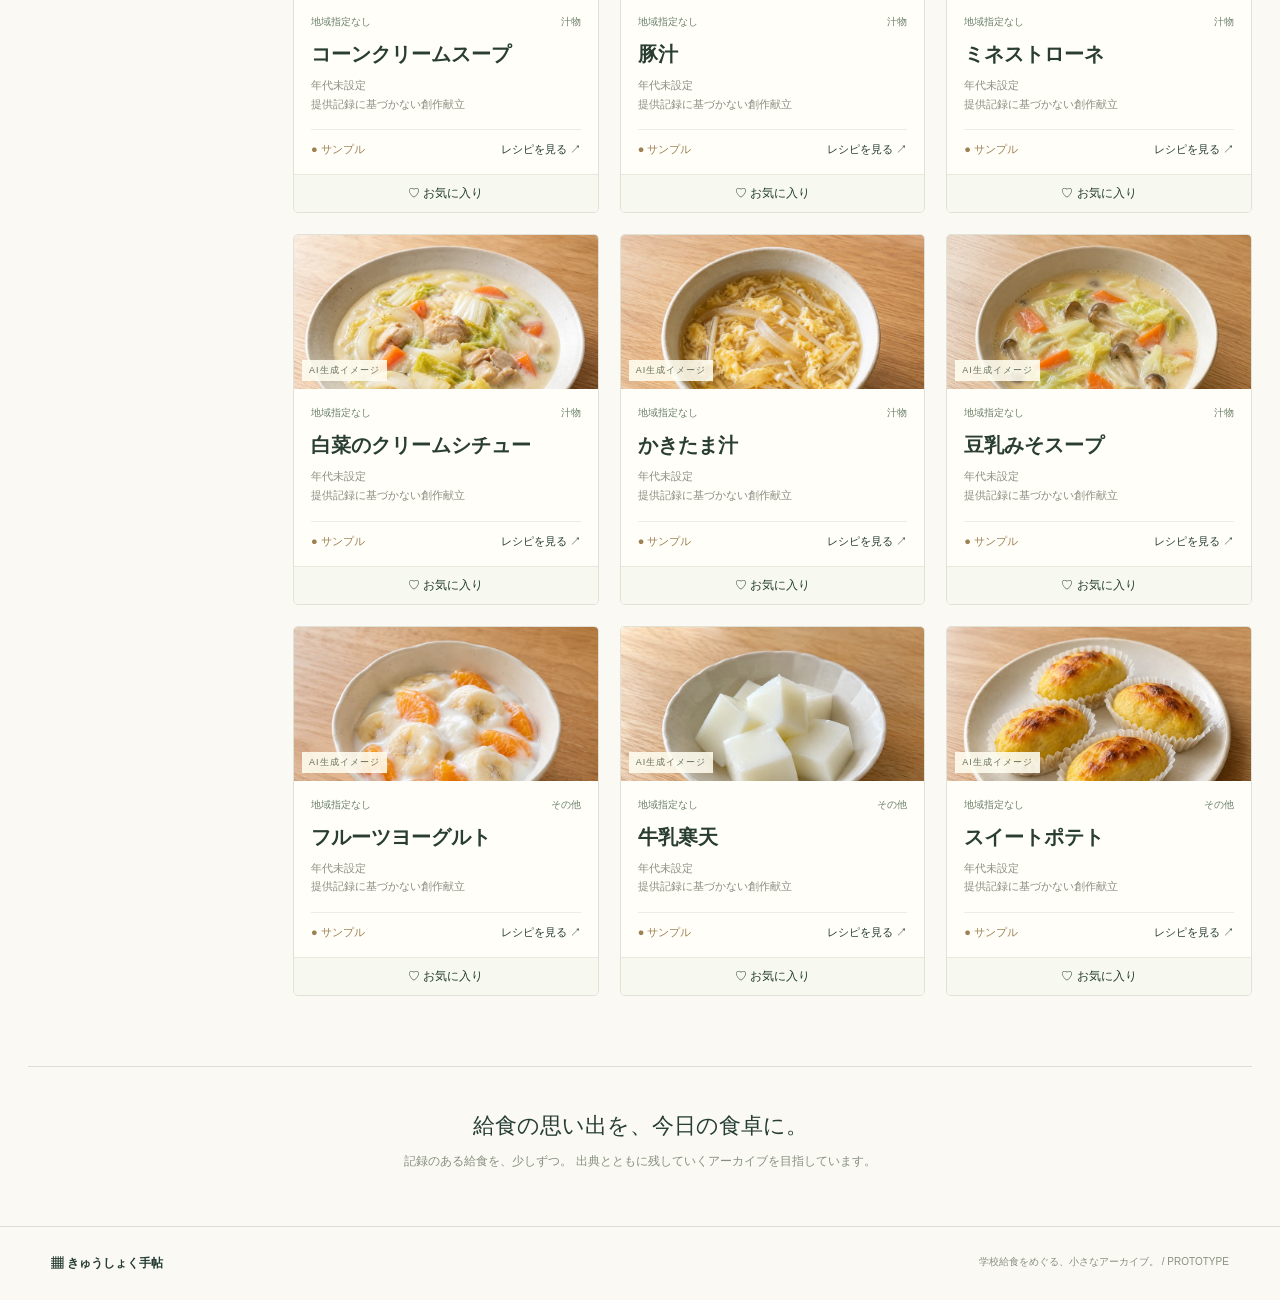
==== commit 8d6d687f: "Add access analytics script to index.html Added access analytics script for tracking." ====
--- a/docs/index.html
+++ b/docs/index.html
@@ -1,7 +1,211 @@
-<!doctype html><html lang="ja"><head><meta charset="UTF-8"><meta name="viewport" content="width=device-width, initial-scale=1"><title>きゅうしょく手帖 | 日本の給食をめぐる</title><link rel="stylesheet" href="style.css"></head><body>
-<header><a class="logo" href="./">▦ きゅうしょく手帖<span>KYUSHOKU NOTEBOOK</span></a><nav><a href="#explore">献立をさがす</a><button id="about">この手帖について ↗</button></nav><small>PROTOTYPE / 試作版</small></header>
-<main><section class="hero"><div><p class="eyebrow">60 RECIPES, COUNTLESS MEMORIES.</p><h1>あの日の給食から、<br>今日の一皿を。</h1><p class="intro">土地の味も、なつかしい一皿も。<br>主食からおやつまで、60のレシピを楽しもう。</p><a class="cta" href="#explore">献立をさがす <span>↓</span></a></div><div class="tray" aria-label="給食のイラスト"><div class="milk">MILK<br><b>牛乳</b><br>200ml</div><div class="dish rice">🍚</div><div class="dish fish">🐟<span>🥦 🥕</span></div><div class="dish soup">🥣</div><span class="chopsticks"></span><p>いただきます。から、はじまる旅。</p></div><div class="hero-note">NIPPON NO KYUSHOKU <span>01 — 60</span></div></section>
-<div class="notice"><span>献立・レシピ 全60件</span><p>公式出典付き12件と創作サンプル48件。写真はすべてAI生成イメージです。実際の提供記録ではありません。</p></div>
-<section class="spotlight"><div><p class="eyebrow">THE LUNCH RECIPE COLLECTION</p><h2>なつかしい味を、たっぷり60レシピ。</h2><p>ごはん、めん、肉・魚のおかず、サラダ、スープ、おやつまで。</p><small>提供年代は不明。公式レシピと創作サンプルを分けて収録しています。</small></div><button id="saitama">60件の献立をすべて見る →</button></section><section id="explore"><div class="section-title"><div><p class="eyebrow">EXPLORE THE MENU</p><h2>今日、どの献立にする？</h2></div><p>食べたい料理や食材から、一皿を見つける。</p></div>
-<div class="workspace"><aside><div class="filter-title"><b>絞り込み</b><button id="reset">すべてリセット</button></div><details class="advanced"><summary>地域・年代で絞り込む</summary><label>地方<select id="region"><option value="">すべての地方</option></select></label><label>都道府県<select id="pref"><option value="">全国すべて</option></select></label><label>市町村（公式レシピ）<select id="city"><option value="">すべての市町村</option></select></label><label>年代（5年刻み）<select id="era"><option value="">すべての年代</option></select></label></details><label>データの種類<select id="kind"><option value="">すべて</option><option value="sample">サンプル</option><option value="verified">公式レシピ（出典確認済み）</option></select></label><label>料理名・食材で検索<input id="search" type="search" placeholder="例：カレー、にんじん"></label><div class="aside-note"><b>データは、これから育つ手帖。</b><p>47都道府県を選択できます。データのない地域・年代は「未収録」と表示します。</p><p>公式レシピ：12件 / 創作：48件</p><p>公式レシピの公開年は提供年とは異なります。</p><p id="storageNote"></p></div></aside><div class="results"><div class="browse-tools"><label class="check"><input id="favoriteOnly" type="checkbox">お気に入りのみ <span id="favoriteCount">0</span></label><label class="sort-label">並び順<select id="sort"><option value="">公式レシピを先に</option><option value="name">料理名順</option></select></label><button id="random">今日の一皿を選ぶ ↗</button></div><div id="tabs" class="tabs" aria-label="献立分類"></div><div class="result-meta"><p><b id="count"></b> <span id="context"></span></p><span>公式出典・サンプルを区別 / 写真はAI生成</span></div><div id="cards" class="cards"></div></div></div></section><section class="footnote"><span>給食の思い出を、今日の食卓に。</span><p>記録のある給食を、少しずつ。出典とともに残していくアーカイブを目指しています。</p></section></main><footer><b>▦ きゅうしょく手帖</b><span>学校給食をめぐる、小さなアーカイブ。 / PROTOTYPE</span></footer>
-<dialog id="detail"><button class="close" aria-label="閉じる">×</button><div id="detailBody"></div></dialog><script type="module" src="app.js"></script></body></html>
+<!doctype html>
+<html lang="ja">
+<head>
+  <meta charset="UTF-8">
+  <meta name="viewport" content="width=device-width, initial-scale=1">
+  <title>きゅうしょく手帖 | 日本の給食をめぐる</title>
+  <link rel="stylesheet" href="style.css">
+</head>
+<body>
+
+<header>
+  <a class="logo" href="./">
+    ▦ きゅうしょく手帖
+    <span>KYUSHOKU NOTEBOOK</span>
+  </a>
+  <nav>
+    <a href="#explore">献立をさがす</a>
+    <button id="about">この手帖について ↗</button>
+  </nav>
+  <small>PROTOTYPE / 試作版</small>
+</header>
+
+<main>
+  <section class="hero">
+    <div>
+      <p class="eyebrow">60 RECIPES, COUNTLESS MEMORIES.</p>
+      <h1>あの日の給食から、<br>今日の一皿を。</h1>
+      <p class="intro">
+        土地の味も、なつかしい一皿も。<br>
+        主食からおやつまで、60のレシピを楽しもう。
+      </p>
+      <a class="cta" href="#explore">
+        献立をさがす <span>↓</span>
+      </a>
+    </div>
+
+    <div class="tray" aria-label="給食のイラスト">
+      <div class="milk">MILK<br><b>牛乳</b><br>200ml</div>
+      <div class="dish rice">🍚</div>
+      <div class="dish fish">🐟<span>🥦 🥕</span></div>
+      <div class="dish soup">🥣</div>
+      <span class="chopsticks"></span>
+      <p>いただきます。から、はじまる旅。</p>
+    </div>
+
+    <div class="hero-note">
+      NIPPON NO KYUSHOKU <span>01 — 60</span>
+    </div>
+  </section>
+
+  <div class="notice">
+    <span>献立・レシピ 全60件</span>
+    <p>
+      公式出典付き12件と創作サンプル48件。
+      写真はすべてAI生成イメージです。実際の提供記録ではありません。
+    </p>
+  </div>
+
+  <section class="spotlight">
+    <div>
+      <p class="eyebrow">THE LUNCH RECIPE COLLECTION</p>
+      <h2>なつかしい味を、たっぷり60レシピ。</h2>
+      <p>ごはん、めん、肉・魚のおかず、サラダ、スープ、おやつまで。</p>
+      <small>
+        提供年代は不明。公式レシピと創作サンプルを分けて収録しています。
+      </small>
+    </div>
+    <button id="saitama">60件の献立をすべて見る →</button>
+  </section>
+
+  <section id="explore">
+    <div class="section-title">
+      <div>
+        <p class="eyebrow">EXPLORE THE MENU</p>
+        <h2>今日、どの献立にする？</h2>
+      </div>
+      <p>食べたい料理や食材から、一皿を見つける。</p>
+    </div>
+
+    <div class="workspace">
+      <aside>
+        <div class="filter-title">
+          <b>絞り込み</b>
+          <button id="reset">すべてリセット</button>
+        </div>
+
+        <details class="advanced">
+          <summary>地域・年代で絞り込む</summary>
+
+          <label>
+            地方
+            <select id="region">
+              <option value="">すべての地方</option>
+            </select>
+          </label>
+
+          <label>
+            都道府県
+            <select id="pref">
+              <option value="">全国すべて</option>
+            </select>
+          </label>
+
+          <label>
+            市町村（公式レシピ）
+            <select id="city">
+              <option value="">すべての市町村</option>
+            </select>
+          </label>
+
+          <label>
+            年代（5年刻み）
+            <select id="era">
+              <option value="">すべての年代</option>
+            </select>
+          </label>
+        </details>
+
+        <label>
+          データの種類
+          <select id="kind">
+            <option value="">すべて</option>
+            <option value="sample">サンプル</option>
+            <option value="verified">公式レシピ（出典確認済み）</option>
+          </select>
+        </label>
+
+        <label>
+          料理名・食材で検索
+          <input
+            id="search"
+            type="search"
+            placeholder="例：カレー、にんじん">
+        </label>
+
+        <div class="aside-note">
+          <b>データは、これから育つ手帖。</b>
+          <p>
+            47都道府県を選択できます。
+            データのない地域・年代は「未収録」と表示します。
+          </p>
+          <p>公式レシピ：12件 / 創作：48件</p>
+          <p>公式レシピの公開年は提供年とは異なります。</p>
+          <p id="storageNote"></p>
+        </div>
+      </aside>
+
+      <div class="results">
+        <div class="browse-tools">
+          <label class="check">
+            <input id="favoriteOnly" type="checkbox">
+            お気に入りのみ
+            <span id="favoriteCount">0</span>
+          </label>
+
+          <label class="sort-label">
+            並び順
+            <select id="sort">
+              <option value="">公式レシピを先に</option>
+              <option value="name">料理名順</option>
+            </select>
+          </label>
+
+          <button id="random">今日の一皿を選ぶ ↗</button>
+        </div>
+
+        <div id="tabs" class="tabs" aria-label="献立分類"></div>
+
+        <div class="result-meta">
+          <p>
+            <b id="count"></b>
+            <span id="context"></span>
+          </p>
+          <span>公式出典・サンプルを区別 / 写真はAI生成</span>
+        </div>
+
+        <div id="cards" class="cards"></div>
+      </div>
+    </div>
+  </section>
+
+  <section class="footnote">
+    <span>給食の思い出を、今日の食卓に。</span>
+    <p>
+      記録のある給食を、少しずつ。
+      出典とともに残していくアーカイブを目指しています。
+    </p>
+  </section>
+</main>
+
+<footer>
+  <b>▦ きゅうしょく手帖</b>
+  <span>学校給食をめぐる、小さなアーカイブ。 / PROTOTYPE</span>
+</footer>
+
+<dialog id="detail">
+  <button class="close" aria-label="閉じる">×</button>
+  <div id="detailBody"></div>
+</dialog>
+
+<script type="module" src="app.js"></script>
+
+<!-- アクセス解析 -->
+<script
+  data-goatcounter="https://se0810.goatcounter.com/count"
+  async
+  src="https://gc.zgo.at/count.js">
+</script>
+
+</body>
+</html>
